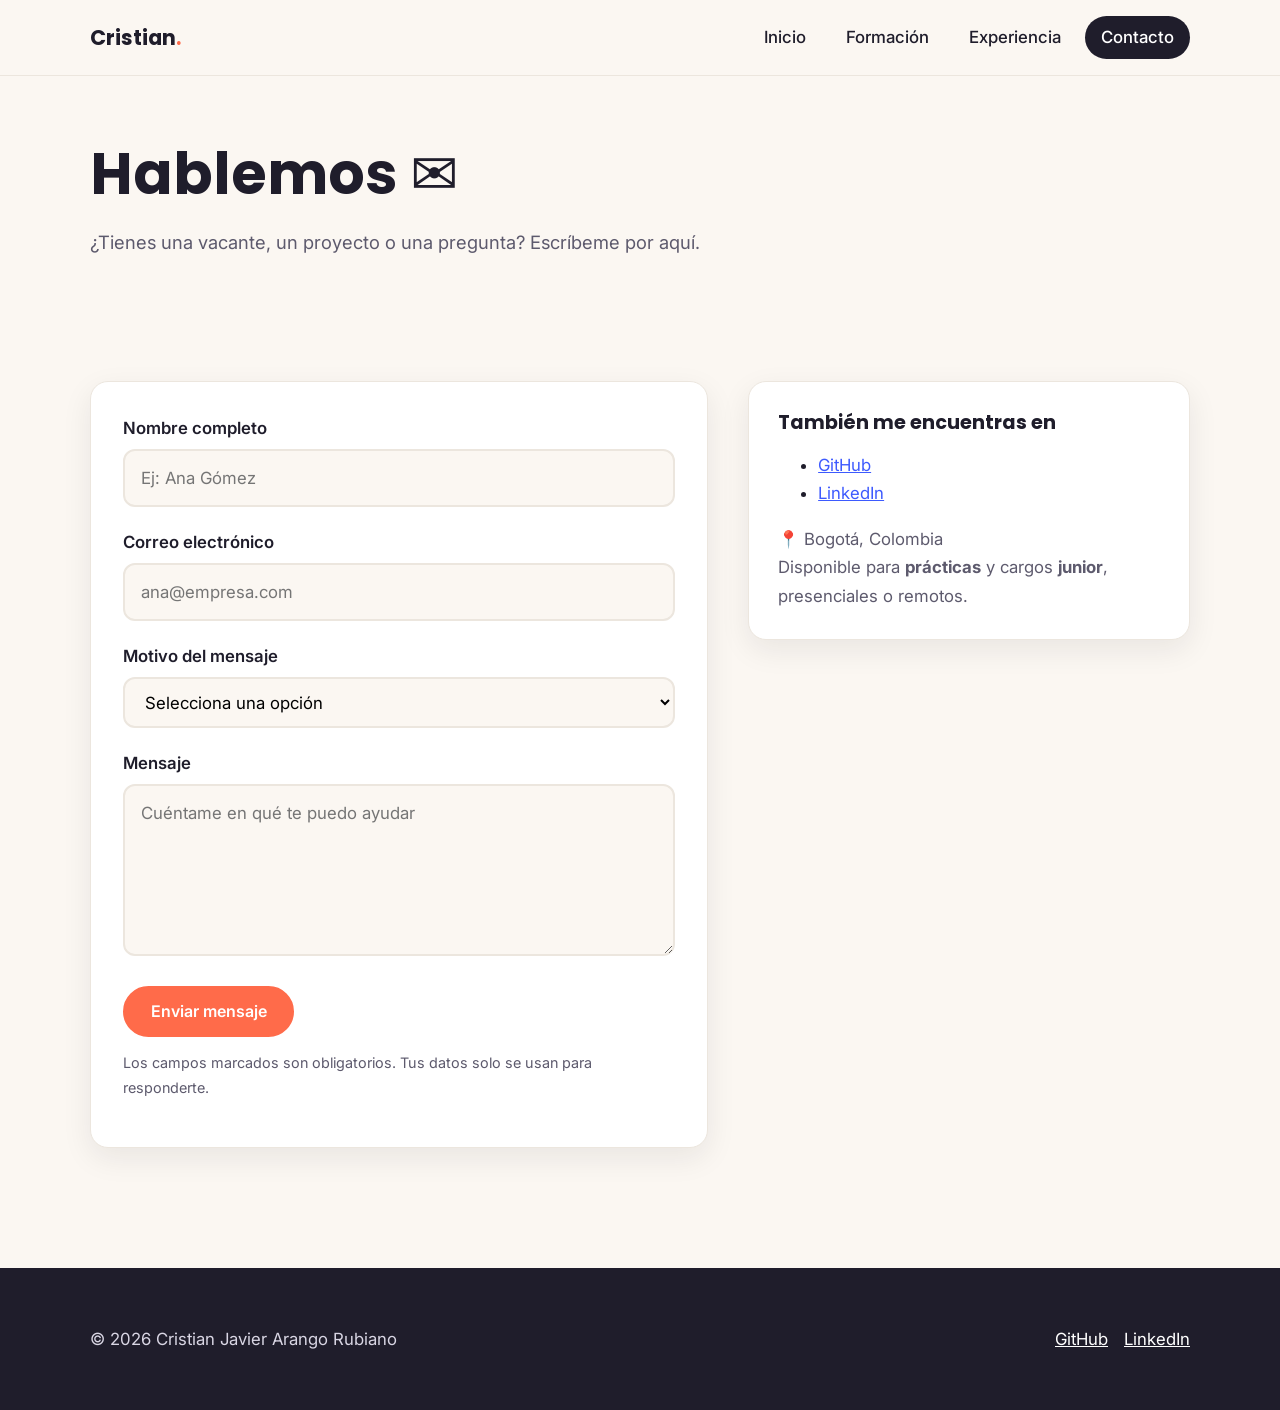
==== contacto.html @ 716a201a "Primera versión de mi hoja de vida web Actividad 4 - Introducción a los lenguajes de Internet" ====
<!DOCTYPE html>
<html lang="es">
<head>
  <meta charset="UTF-8">
  <meta name="viewport" content="width=device-width, initial-scale=1.0">
  <meta name="description" content="Formulario de contacto de Cristian Arango.">
  <title>Contacto | Cristian Arango</title>
  <link rel="icon" href="img/favicon.svg" type="image/svg+xml">
  <link rel="preconnect" href="https://fonts.googleapis.com">
  <link rel="preconnect" href="https://fonts.gstatic.com" crossorigin>
  <link href="https://fonts.googleapis.com/css2?family=Inter:wght@400;500;600&family=Poppins:wght@600;700&display=swap" rel="stylesheet">
  <link rel="stylesheet" href="css/styles.css">
</head>
<body>

  <header class="encabezado">
    <div class="contenedor encabezado__contenido">
      <a href="index.html" class="logo">Cristian<span>.</span></a>
      <nav aria-label="Menú principal">
        <button class="menu-boton" id="menu-boton" aria-label="Abrir menú" aria-expanded="false">☰</button>
        <ul class="menu" id="menu">
          <li><a href="index.html" class="menu__enlace">Inicio</a></li>
          <li><a href="formacion.html" class="menu__enlace">Formación</a></li>
          <li><a href="experiencia.html" class="menu__enlace">Experiencia</a></li>
          <li><a href="contacto.html" class="menu__enlace menu__enlace--activo">Contacto</a></li>
        </ul>
      </nav>
    </div>
  </header>

  <main>
    <section class="cabecera-pagina">
      <div class="contenedor">
        <h1>Hablemos ✉️</h1>
        <p>¿Tienes una vacante, un proyecto o una pregunta? Escríbeme por aquí.</p>
      </div>
    </section>

    <section class="seccion">
      <div class="contenedor contacto__grid">

        <!-- Formulario con GET: los datos se van a gracias.html pegados en la URL.
             Usé GET porque GitHub Pages no tiene servidor, y para POST necesitaría uno (tipo PHP) -->
        <form class="formulario" action="gracias.html" method="get">
          <div class="campo">
            <label for="nombre">Nombre completo</label>
            <input type="text" id="nombre" name="nombre" placeholder="Ej: Ana Gómez" required minlength="3">
          </div>

          <div class="campo">
            <label for="correo">Correo electrónico</label>
            <input type="email" id="correo" name="correo" placeholder="ana@empresa.com" required>
          </div>

          <div class="campo">
            <label for="motivo">Motivo del mensaje</label>
            <select id="motivo" name="motivo" required>
              <option value="">Selecciona una opción</option>
              <option value="Oferta laboral">Oferta laboral</option>
              <option value="Proyecto">Proyecto</option>
              <option value="Otro">Otro</option>
            </select>
          </div>

          <div class="campo">
            <label for="mensaje">Mensaje</label>
            <textarea id="mensaje" name="mensaje" rows="5" placeholder="Cuéntame en qué te puedo ayudar" required></textarea>
          </div>

          <button type="submit" class="boton boton--primario">Enviar mensaje</button>
          <p class="nota">Los campos marcados son obligatorios. Tus datos solo se usan para responderte.</p>
        </form>

        <aside>
          <div class="tarjeta">
            <h3 class="tarjeta__titulo">También me encuentras en</h3>
            <ul>
              <li><a href="https://github.com/CristianArango2110-bit" target="_blank" rel="noopener">GitHub</a></li>
              <li><a href="https://www.linkedin.com/in/cristian-arango-92153b2a1/" target="_blank" rel="noopener">LinkedIn</a></li>
            </ul>
            <p>📍 Bogotá, Colombia</p>
            <p>Disponible para <strong>prácticas</strong> y cargos <strong>junior</strong>, presenciales o remotos.</p>
          </div>
        </aside>

      </div>
    </section>
  </main>

  <footer class="pie">
    <div class="contenedor pie__contenido">
      <p>&copy; <span id="anio">2026</span> Cristian Javier Arango Rubiano</p>
      <ul class="pie__redes">
        <li><a href="https://github.com/CristianArango2110-bit" target="_blank" rel="noopener">GitHub</a></li>
        <li><a href="https://www.linkedin.com/in/cristian-arango-92153b2a1/" target="_blank" rel="noopener">LinkedIn</a></li>
      </ul>
    </div>
  </footer>

  <script src="js/main.js"></script>
</body>
</html>
---- css/styles.css ----
/* Estilos de mi hoja de vida - Cristian Arango
   Todas las páginas usan este mismo archivo.
   Lo dividí por partes para no perderme: variables, base, layout,
   componentes, páginas y al final lo del celular. */

/* ---------- 1. Variables ----------
   Colores y medidas en un solo lugar, así si cambio de idea con
   el naranja solo lo cambio aquí */
:root {
  --color-fondo: #fbf7f2;
  --color-superficie: #ffffff;
  --color-texto: #1f1d2b;
  --color-texto-suave: #5d5a6d;
  --color-primario: #ff6b4a;
  --color-primario-oscuro: #e04e2e;
  --color-secundario: #3d5afe;
  --color-acento: #ffd166;
  --color-borde: #ece6de;

  --fuente-titulos: "Poppins", "Segoe UI", system-ui, sans-serif;
  --fuente-texto: "Inter", "Segoe UI", system-ui, sans-serif;

  --radio: 18px;
  --sombra: 0 10px 30px rgba(31, 29, 43, 0.08);
  --ancho-max: 1100px;
}

/* ---------- 2. Base ---------- */
*,
*::before,
*::after {
  box-sizing: border-box; /* para que el padding no me agrande las cajas */
}

body {
  margin: 0;
  font-family: var(--fuente-texto);
  font-size: 1.05rem;
  line-height: 1.7;
  color: var(--color-texto);
  background-color: var(--color-fondo);
}

h1,
h2,
h3 {
  font-family: var(--fuente-titulos);
  line-height: 1.2;
  margin-top: 0;
}

img {
  max-width: 100%;
  display: block;
}

a {
  color: var(--color-secundario);
}

mark {
  background: var(--color-acento);
  padding: 0 0.25em;
  border-radius: 4px;
}

/* ---------- 3. Layout ---------- */
.contenedor {
  width: min(var(--ancho-max), 92%);
  margin-inline: auto;
}

.seccion {
  padding: 4.5rem 0;
}

.seccion__titulo {
  font-size: clamp(1.8rem, 4vw, 2.6rem);
  margin-bottom: 0.5rem;
}

.seccion__intro {
  color: var(--color-texto-suave);
  max-width: 60ch;
  margin-bottom: 2.5rem;
}

/* ---------- 4. Componentes ---------- */

/* Menú de arriba, con sticky se queda pegado cuando uno baja */
.encabezado {
  position: sticky;
  top: 0;
  z-index: 10;
  background: rgba(251, 247, 242, 0.92);
  backdrop-filter: blur(8px);
  border-bottom: 1px solid var(--color-borde);
}

.encabezado__contenido {
  display: flex;
  align-items: center;
  justify-content: space-between;
  padding: 1rem 0;
}

.logo {
  font-family: var(--fuente-titulos);
  font-weight: 700;
  font-size: 1.3rem;
  color: var(--color-texto);
  text-decoration: none;
}

.logo span {
  color: var(--color-primario);
}

.menu {
  display: flex;
  gap: 0.5rem;
  list-style: none;
  margin: 0;
  padding: 0;
}

.menu__enlace {
  display: inline-block;
  padding: 0.45rem 1rem;
  border-radius: 999px;
  color: var(--color-texto);
  text-decoration: none;
  font-weight: 500;
  transition: background-color 0.2s;
}

.menu__enlace:hover,
.menu__enlace--activo {
  background-color: var(--color-texto);
  color: #fff;
}

/* Botón ☰ - en el computador no se ve, solo en el celular */
.menu-boton {
  display: none;
  background: none;
  border: 2px solid var(--color-texto);
  border-radius: 10px;
  padding: 0.35rem 0.7rem;
  font-size: 1.2rem;
  cursor: pointer;
}

/* Botones */
.boton {
  display: inline-block;
  padding: 0.85rem 1.6rem;
  border-radius: 999px;
  font-weight: 600;
  text-decoration: none;
  border: 2px solid var(--color-texto);
  transition: transform 0.2s, box-shadow 0.2s;
  cursor: pointer;
  font-size: 1rem;
  font-family: inherit;
}

.boton:hover {
  transform: translateY(-3px);
  box-shadow: 4px 4px 0 var(--color-texto);
}

.boton--primario {
  background: var(--color-primario);
  color: #fff;
  border-color: var(--color-primario);
}

.boton--primario:hover {
  box-shadow: 4px 4px 0 var(--color-primario-oscuro);
}

.boton--secundario {
  background: transparent;
  color: var(--color-texto);
}

/* Tarjetas */
.tarjetas {
  display: grid;
  grid-template-columns: repeat(auto-fit, minmax(240px, 1fr));
  gap: 1.5rem;
}

.tarjeta {
  background: var(--color-superficie);
  border: 1px solid var(--color-borde);
  border-radius: var(--radio);
  padding: 1.8rem;
  box-shadow: var(--sombra);
  transition: transform 0.25s;
}

.tarjeta:hover {
  transform: translateY(-6px) rotate(-0.5deg);
}

.tarjeta__icono {
  width: 56px;
  height: 56px;
  margin-bottom: 1rem;
}

.tarjeta__titulo {
  font-size: 1.2rem;
  margin-bottom: 0.4rem;
}

.tarjeta p {
  margin: 0;
  color: var(--color-texto-suave);
}

/* Las etiquetitas de colores (chips), son <span> */
.chip {
  display: inline-block;
  padding: 0.2rem 0.75rem;
  margin: 0.2rem 0.2rem 0 0;
  border-radius: 999px;
  font-size: 0.85rem;
  font-weight: 600;
  background: #eef1ff;
  color: var(--color-secundario);
}

.chip--naranja {
  background: #ffece7;
  color: var(--color-primario-oscuro);
}

/* Tablas */
.tabla-contenedor {
  overflow-x: auto; /* en el celular la tabla se desliza de lado en vez de salirse */
  border-radius: var(--radio);
  box-shadow: var(--sombra);
}

.tabla {
  width: 100%;
  border-collapse: collapse;
  background: var(--color-superficie);
  min-width: 560px;
}

.tabla caption {
  caption-side: top;
  text-align: left;
  font-weight: 600;
  padding: 1rem 1.2rem;
  background: var(--color-texto);
  color: #fff;
}

.tabla th,
.tabla td {
  padding: 0.9rem 1.2rem;
  text-align: left;
  border-bottom: 1px solid var(--color-borde);
  vertical-align: top;
}

.tabla thead th {
  background: #f4efe8;
  font-family: var(--fuente-titulos);
  font-size: 0.95rem;
}

.tabla tbody tr:nth-child(even) {
  background: #fcfaf7; /* filas de por medio con otro color, se lee mejor */
}

.tabla tbody tr:hover {
  background: #fff4e6;
}

/* Línea de tiempo - la uso en formación y en experiencia */
.linea-tiempo {
  list-style: none;
  padding: 0;
  margin: 0;
  border-left: 3px solid var(--color-borde);
}

.linea-tiempo__item {
  position: relative;
  padding: 0 0 2.5rem 2rem;
}

.linea-tiempo__item::before {
  content: "";
  position: absolute;
  left: -11px;
  top: 6px;
  width: 19px;
  height: 19px;
  border-radius: 50%;
  background: var(--color-primario);
  border: 4px solid var(--color-fondo);
}

.linea-tiempo__fecha {
  font-size: 0.9rem;
  font-weight: 600;
  color: var(--color-primario-oscuro);
}

.linea-tiempo__titulo {
  font-size: 1.25rem;
  margin: 0.2rem 0;
}

.linea-tiempo__lugar {
  color: var(--color-texto-suave);
  font-style: italic;
}

/* Encabezado de páginas internas */
.cabecera-pagina {
  padding: 4rem 0 2rem;
}

.cabecera-pagina h1 {
  font-size: clamp(2.2rem, 6vw, 3.6rem);
  margin-bottom: 0.6rem;
}

.cabecera-pagina p {
  color: var(--color-texto-suave);
  font-size: 1.15rem;
  max-width: 60ch;
}

/* Pie de página */
.pie {
  background: var(--color-texto);
  color: #d9d6e4;
  padding: 2.5rem 0;
  margin-top: 3rem;
}

.pie__contenido {
  display: flex;
  flex-wrap: wrap;
  justify-content: space-between;
  gap: 1rem;
  align-items: center;
}

.pie a {
  color: #fff;
}

.pie__redes {
  display: flex;
  gap: 1rem;
  list-style: none;
  margin: 0;
  padding: 0;
}

/* ---------- 5. Páginas ---------- */

/* Inicio - la parte grande de arriba (hero) */
.hero {
  padding: 5rem 0 4rem;
}

.hero__contenido {
  display: grid;
  grid-template-columns: 1.3fr 1fr;
  gap: 3rem;
  align-items: center;
}

.hero__saludo {
  font-size: 1.2rem;
  font-weight: 600;
  color: var(--color-primario-oscuro);
}

.hero__titulo {
  font-size: clamp(2.6rem, 7vw, 4.8rem);
  margin: 0.3rem 0 1rem;
  letter-spacing: -1px;
}

.hero__titulo .resaltado {
  color: var(--color-primario);
}

.hero__texto {
  font-size: 1.2rem;
  color: var(--color-texto-suave);
  max-width: 48ch;
}

.hero__acciones {
  display: flex;
  flex-wrap: wrap;
  gap: 1rem;
  margin-top: 2rem;
}

.hero__acciones--centro {
  justify-content: center;
}

/* Mi foto con la forma amarilla detrás */
.foto-perfil {
  position: relative;
  margin: 0;
}

.foto-perfil img {
  box-shadow: 18px 18px 0 var(--color-acento); /* la forma amarilla es una sombra sin difuminar */
  border-radius: 40% 60% 55% 45% / 50% 45% 55% 50%;
  border: 4px solid var(--color-texto);
  background: #fff;
  aspect-ratio: 1 / 1;
  object-fit: cover;
  width: 100%;
}

.foto-perfil figcaption {
  text-align: center;
  margin-top: 1.5rem;
  font-size: 0.9rem;
  color: var(--color-texto-suave);
}

/* Franja de datos rápidos */
.datos-rapidos {
  display: grid;
  grid-template-columns: repeat(auto-fit, minmax(180px, 1fr));
  gap: 1rem;
  background: var(--color-texto);
  color: #fff;
  border-radius: var(--radio);
  padding: 2rem;
}

.dato__valor {
  display: block;
  font-family: var(--fuente-titulos);
  font-size: 1.6rem;
  font-weight: 700;
  color: var(--color-acento);
}

.dato__etiqueta {
  font-size: 0.95rem;
  color: #d9d6e4;
}

/* Llamado a la acción */
.llamado {
  text-align: center;
  background: var(--color-primario);
  color: #fff;
  border-radius: var(--radio);
  padding: 3.5rem 2rem;
}

.llamado h2 {
  font-size: clamp(1.8rem, 4vw, 2.5rem);
}

.llamado .boton {
  background: #fff;
  color: var(--color-texto);
  border-color: #fff;
}

/* Contacto: formulario */
.contacto__grid {
  display: grid;
  grid-template-columns: 1.4fr 1fr;
  gap: 2.5rem;
  align-items: start;
}

.formulario {
  background: var(--color-superficie);
  border: 1px solid var(--color-borde);
  border-radius: var(--radio);
  padding: 2rem;
  box-shadow: var(--sombra);
}

.campo {
  margin-bottom: 1.3rem;
}

.campo label {
  display: block;
  font-weight: 600;
  margin-bottom: 0.4rem;
}

.campo input,
.campo select,
.campo textarea {
  width: 100%;
  padding: 0.8rem 1rem;
  border: 2px solid var(--color-borde);
  border-radius: 12px;
  font: inherit;
  background: var(--color-fondo);
}

.campo input:focus,
.campo select:focus,
.campo textarea:focus {
  outline: none;
  border-color: var(--color-secundario);
}

.nota {
  font-size: 0.9rem;
  color: var(--color-texto-suave);
}

/* Página de gracias */
.gracias {
  text-align: center;
  padding: 5rem 0;
}

.gracias img {
  width: 140px;
  margin: 0 auto 1.5rem;
}

.resumen-mensaje {
  text-align: left;
  max-width: 560px;
  margin: 2rem auto;
}

/* Para esconder cosas, la uso en gracias.html */
.oculto {
  display: none;
}

/* ---------- 6. Celular y pantallas pequeñas ---------- */
@media (max-width: 800px) {
  .hero__contenido,
  .contacto__grid {
    grid-template-columns: 1fr;
  }

  .foto-perfil {
    max-width: 280px;
    margin: 0 auto;
  }

  .menu-boton {
    display: block;
  }

  /* En el celular el menú se esconde y aparece con el botón */
  .menu {
    display: none;
    position: absolute;
    top: 100%;
    left: 0;
    right: 0;
    flex-direction: column;
    background: var(--color-fondo);
    padding: 1rem 4%;
    border-bottom: 1px solid var(--color-borde);
  }

  .menu--abierto {
    display: flex;
  }

  .seccion {
    padding: 3rem 0;
  }
}
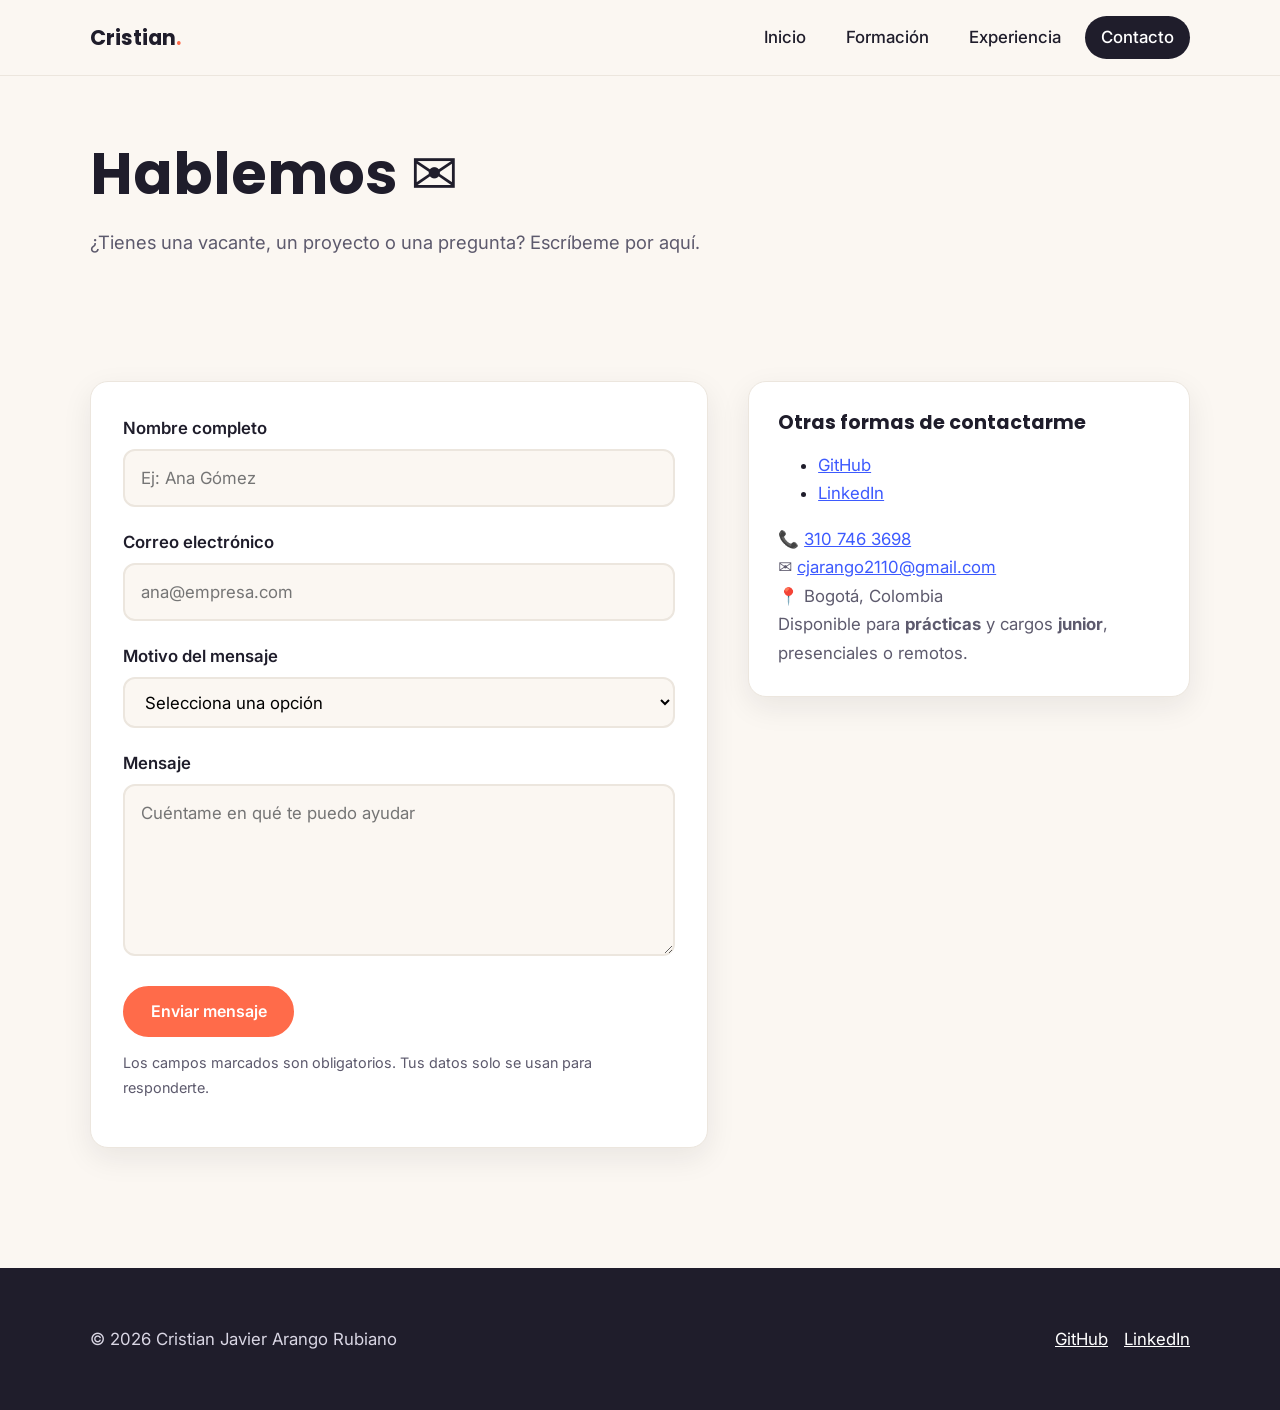
==== commit de002996: "Actualizo experiencia, formación y contacto con mi hoja de vida real" ====
--- a/contacto.html
+++ b/contacto.html
@@ -73,11 +73,13 @@
 
         <aside>
           <div class="tarjeta">
-            <h3 class="tarjeta__titulo">También me encuentras en</h3>
+            <h3 class="tarjeta__titulo">Otras formas de contactarme</h3>
             <ul>
               <li><a href="https://github.com/CristianArango2110-bit" target="_blank" rel="noopener">GitHub</a></li>
               <li><a href="https://www.linkedin.com/in/cristian-arango-92153b2a1/" target="_blank" rel="noopener">LinkedIn</a></li>
             </ul>
+            <p>📞 <a href="tel:+573107463698">310 746 3698</a></p>
+            <p>✉️ <a href="mailto:cjarango2110@gmail.com">cjarango2110@gmail.com</a></p>
             <p>📍 Bogotá, Colombia</p>
             <p>Disponible para <strong>prácticas</strong> y cargos <strong>junior</strong>, presenciales o remotos.</p>
           </div>
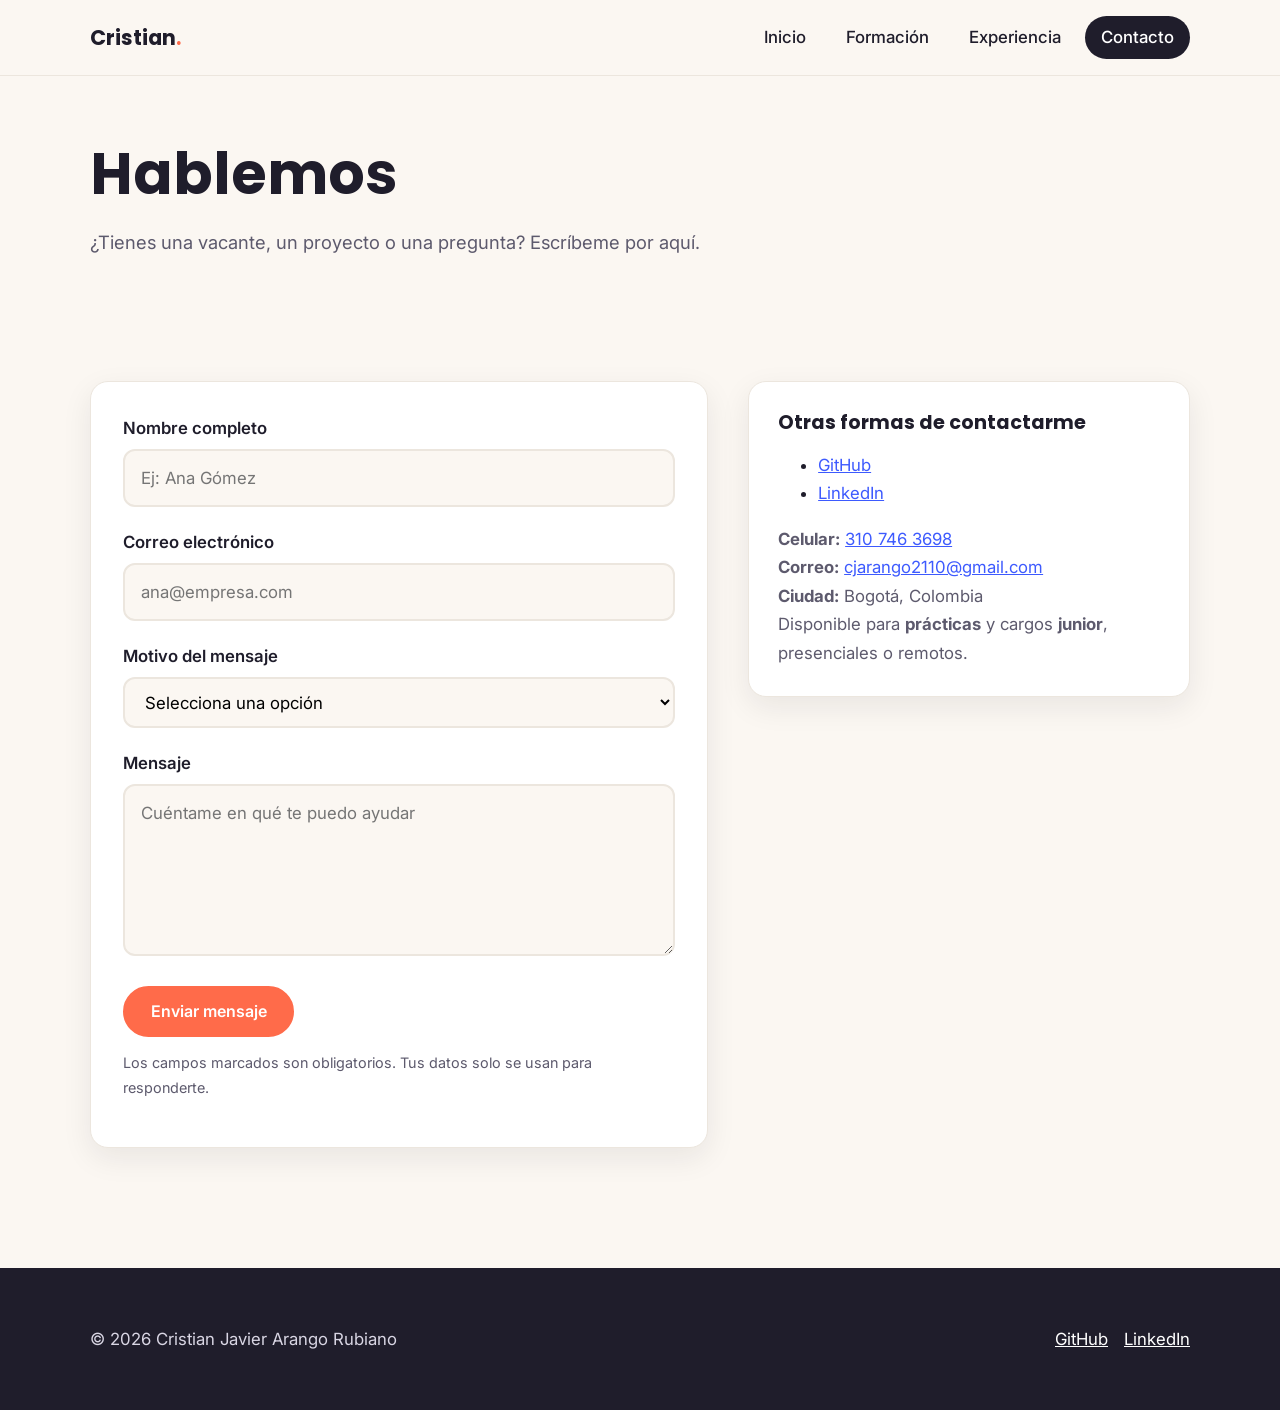
==== commit e94bdca9: "Cambio el saludo del inicio y quito los emojis" ====
--- a/contacto.html
+++ b/contacto.html
@@ -31,7 +31,7 @@
   <main>
     <section class="cabecera-pagina">
       <div class="contenedor">
-        <h1>Hablemos ✉️</h1>
+        <h1>Hablemos</h1>
         <p>¿Tienes una vacante, un proyecto o una pregunta? Escríbeme por aquí.</p>
       </div>
     </section>
@@ -78,9 +78,9 @@
               <li><a href="https://github.com/CristianArango2110-bit" target="_blank" rel="noopener">GitHub</a></li>
               <li><a href="https://www.linkedin.com/in/cristian-arango-92153b2a1/" target="_blank" rel="noopener">LinkedIn</a></li>
             </ul>
-            <p>📞 <a href="tel:+573107463698">310 746 3698</a></p>
-            <p>✉️ <a href="mailto:cjarango2110@gmail.com">cjarango2110@gmail.com</a></p>
-            <p>📍 Bogotá, Colombia</p>
+            <p><strong>Celular:</strong> <a href="tel:+573107463698">310 746 3698</a></p>
+            <p><strong>Correo:</strong> <a href="mailto:cjarango2110@gmail.com">cjarango2110@gmail.com</a></p>
+            <p><strong>Ciudad:</strong> Bogotá, Colombia</p>
             <p>Disponible para <strong>prácticas</strong> y cargos <strong>junior</strong>, presenciales o remotos.</p>
           </div>
         </aside>
--- a/css/styles.css
+++ b/css/styles.css
@@ -383,9 +383,22 @@
 }
 
 .hero__saludo {
-  font-size: 1.2rem;
+  display: flex;
+  align-items: center;
+  gap: 0.75rem;
+  font-size: 0.9rem;
   font-weight: 600;
+  text-transform: uppercase;
+  letter-spacing: 2px;
   color: var(--color-primario-oscuro);
+}
+
+/* rayita antes del texto */
+.hero__saludo::before {
+  content: "";
+  width: 32px;
+  height: 2px;
+  background: var(--color-primario);
 }
 
 .hero__titulo {
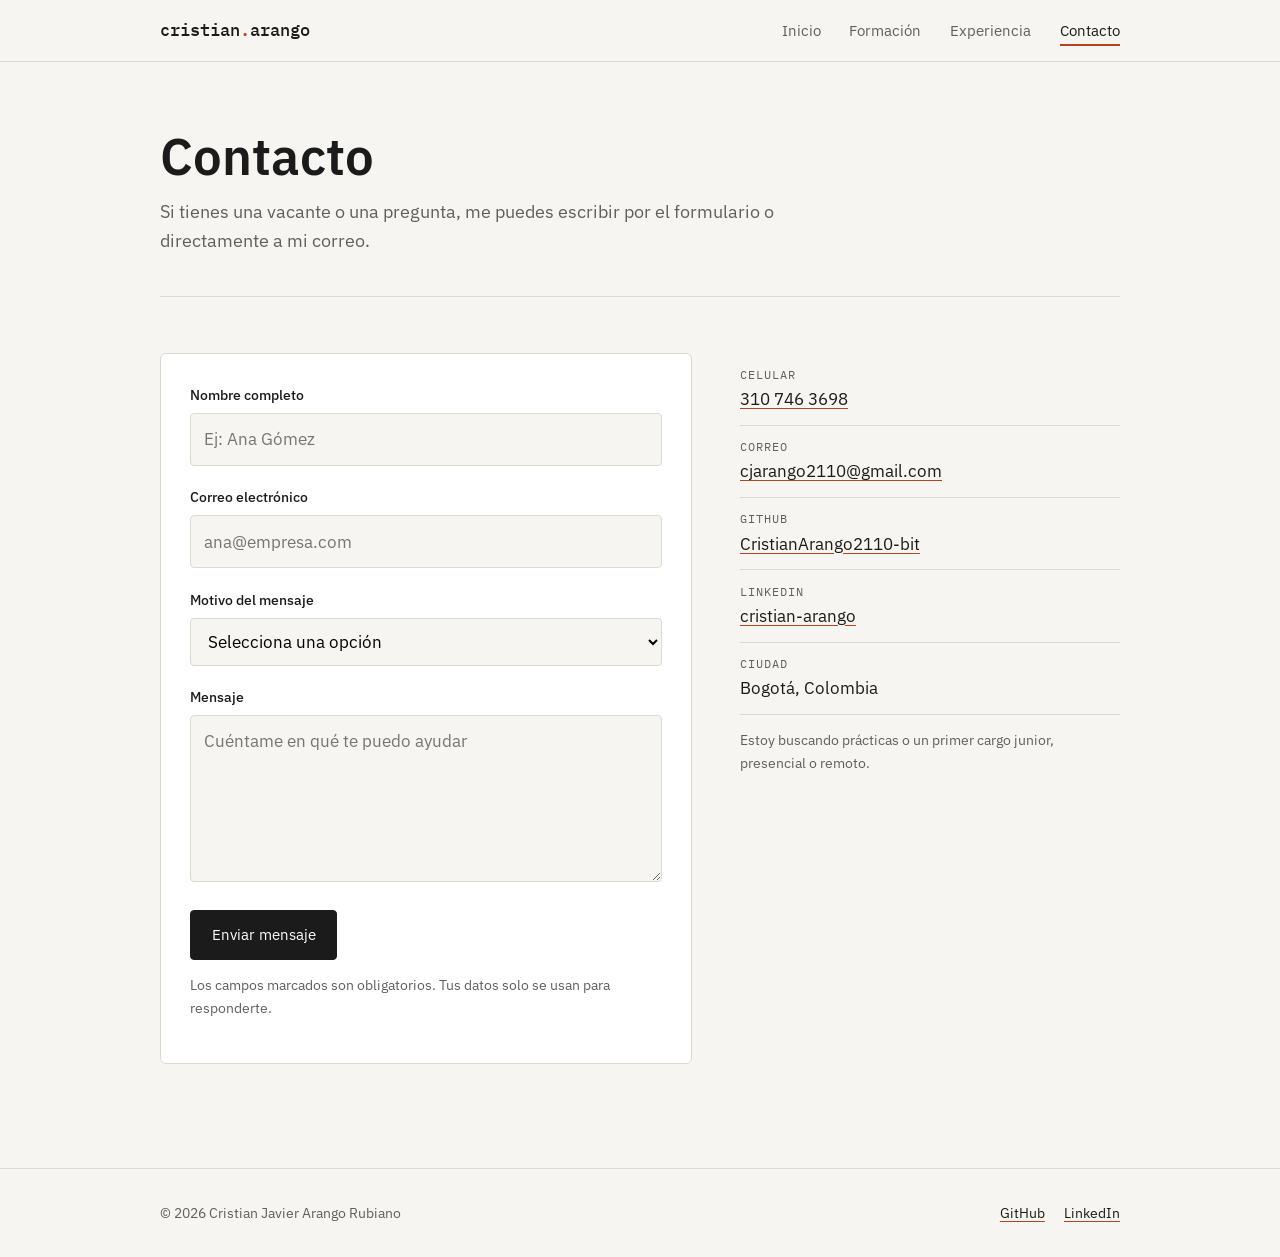
==== commit 8ce1532f: "Rediseño: estilo más sobrio, fechas en columna y textos más personales" ====
--- a/contacto.html
+++ b/contacto.html
@@ -8,14 +8,14 @@
   <link rel="icon" href="img/favicon.svg" type="image/svg+xml">
   <link rel="preconnect" href="https://fonts.googleapis.com">
   <link rel="preconnect" href="https://fonts.gstatic.com" crossorigin>
-  <link href="https://fonts.googleapis.com/css2?family=Inter:wght@400;500;600&family=Poppins:wght@600;700&display=swap" rel="stylesheet">
+  <link href="https://fonts.googleapis.com/css2?family=IBM+Plex+Mono:wght@400;500&family=IBM+Plex+Sans:wght@400;500;600&display=swap" rel="stylesheet">
   <link rel="stylesheet" href="css/styles.css">
 </head>
 <body>
 
   <header class="encabezado">
     <div class="contenedor encabezado__contenido">
-      <a href="index.html" class="logo">Cristian<span>.</span></a>
+      <a href="index.html" class="logo">cristian<span>.</span>arango</a>
       <nav aria-label="Menú principal">
         <button class="menu-boton" id="menu-boton" aria-label="Abrir menú" aria-expanded="false">☰</button>
         <ul class="menu" id="menu">
@@ -31,8 +31,8 @@
   <main>
     <section class="cabecera-pagina">
       <div class="contenedor">
-        <h1>Hablemos</h1>
-        <p>¿Tienes una vacante, un proyecto o una pregunta? Escríbeme por aquí.</p>
+        <h1>Contacto</h1>
+        <p>Si tienes una vacante o una pregunta, me puedes escribir por el formulario o directamente a mi correo.</p>
       </div>
     </section>
 
@@ -72,17 +72,14 @@
         </form>
 
         <aside>
-          <div class="tarjeta">
-            <h3 class="tarjeta__titulo">Otras formas de contactarme</h3>
-            <ul>
-              <li><a href="https://github.com/CristianArango2110-bit" target="_blank" rel="noopener">GitHub</a></li>
-              <li><a href="https://www.linkedin.com/in/cristian-arango-92153b2a1/" target="_blank" rel="noopener">LinkedIn</a></li>
-            </ul>
-            <p><strong>Celular:</strong> <a href="tel:+573107463698">310 746 3698</a></p>
-            <p><strong>Correo:</strong> <a href="mailto:cjarango2110@gmail.com">cjarango2110@gmail.com</a></p>
-            <p><strong>Ciudad:</strong> Bogotá, Colombia</p>
-            <p>Disponible para <strong>prácticas</strong> y cargos <strong>junior</strong>, presenciales o remotos.</p>
-          </div>
+          <ul class="datos-contacto">
+            <li><span>Celular</span><a href="tel:+573107463698">310 746 3698</a></li>
+            <li><span>Correo</span><a href="mailto:cjarango2110@gmail.com">cjarango2110@gmail.com</a></li>
+            <li><span>GitHub</span><a href="https://github.com/CristianArango2110-bit" target="_blank" rel="noopener">CristianArango2110-bit</a></li>
+            <li><span>LinkedIn</span><a href="https://www.linkedin.com/in/cristian-arango-92153b2a1/" target="_blank" rel="noopener">cristian-arango</a></li>
+            <li><span>Ciudad</span>Bogotá, Colombia</li>
+          </ul>
+          <p class="nota">Estoy buscando prácticas o un primer cargo junior, presencial o remoto.</p>
         </aside>
 
       </div>
--- a/css/styles.css
+++ b/css/styles.css
@@ -4,25 +4,20 @@
    componentes, páginas y al final lo del celular. */
 
 /* ---------- 1. Variables ----------
-   Colores y medidas en un solo lugar, así si cambio de idea con
-   el naranja solo lo cambio aquí */
+   Colores y medidas en un solo lugar. Dejé un solo color de acento
+   para que no se viera recargado */
 :root {
-  --color-fondo: #fbf7f2;
+  --color-fondo: #f6f5f1;
   --color-superficie: #ffffff;
-  --color-texto: #1f1d2b;
-  --color-texto-suave: #5d5a6d;
-  --color-primario: #ff6b4a;
-  --color-primario-oscuro: #e04e2e;
-  --color-secundario: #3d5afe;
-  --color-acento: #ffd166;
-  --color-borde: #ece6de;
-
-  --fuente-titulos: "Poppins", "Segoe UI", system-ui, sans-serif;
-  --fuente-texto: "Inter", "Segoe UI", system-ui, sans-serif;
-
-  --radio: 18px;
-  --sombra: 0 10px 30px rgba(31, 29, 43, 0.08);
-  --ancho-max: 1100px;
+  --color-texto: #1b1b1b;
+  --color-texto-suave: #5f5f5f;
+  --color-acento: #b4441f;
+  --color-borde: #dcd9d0;
+
+  --fuente-texto: "IBM Plex Sans", "Segoe UI", system-ui, sans-serif;
+  --fuente-mono: "IBM Plex Mono", Consolas, monospace;
+
+  --ancho-max: 960px;
 }
 
 /* ---------- 2. Base ---------- */
@@ -44,9 +39,9 @@
 h1,
 h2,
 h3 {
-  font-family: var(--fuente-titulos);
   line-height: 1.2;
   margin-top: 0;
+  font-weight: 600;
 }
 
 img {
@@ -55,34 +50,52 @@
 }
 
 a {
-  color: var(--color-secundario);
+  color: var(--color-texto);
+  text-decoration-color: var(--color-acento);
+  text-underline-offset: 3px;
+}
+
+a:hover {
+  color: var(--color-acento);
 }
 
 mark {
-  background: var(--color-acento);
-  padding: 0 0.25em;
-  border-radius: 4px;
+  background: none;
+  color: var(--color-acento);
+  font-weight: 600;
 }
 
 /* ---------- 3. Layout ---------- */
 .contenedor {
-  width: min(var(--ancho-max), 92%);
+  width: min(var(--ancho-max), 90%);
   margin-inline: auto;
 }
 
-.seccion {
-  padding: 4.5rem 0;
-}
-
+.seccion > .contenedor {
+  padding: 3.5rem 0;
+  border-top: 1px solid var(--color-borde);
+}
+
+/* la sección que va justo después de los datos rápidos no necesita otra línea */
+.seccion--sin-borde > .contenedor {
+  border-top: none;
+}
+
+/* Títulos de sección en letra de código, pequeños y en mayúscula */
 .seccion__titulo {
-  font-size: clamp(1.8rem, 4vw, 2.6rem);
-  margin-bottom: 0.5rem;
+  font-family: var(--fuente-mono);
+  font-size: 0.85rem;
+  font-weight: 500;
+  text-transform: uppercase;
+  letter-spacing: 2px;
+  color: var(--color-acento);
+  margin-bottom: 1.5rem;
 }
 
 .seccion__intro {
   color: var(--color-texto-suave);
-  max-width: 60ch;
-  margin-bottom: 2.5rem;
+  max-width: 62ch;
+  margin: 0 0 2rem;
 }
 
 /* ---------- 4. Componentes ---------- */
@@ -92,8 +105,7 @@
   position: sticky;
   top: 0;
   z-index: 10;
-  background: rgba(251, 247, 242, 0.92);
-  backdrop-filter: blur(8px);
+  background: var(--color-fondo);
   border-bottom: 1px solid var(--color-borde);
 }
 
@@ -105,247 +117,254 @@
 }
 
 .logo {
-  font-family: var(--fuente-titulos);
-  font-weight: 700;
-  font-size: 1.3rem;
+  font-family: var(--fuente-mono);
+  font-weight: 500;
   color: var(--color-texto);
   text-decoration: none;
 }
 
 .logo span {
-  color: var(--color-primario);
+  color: var(--color-acento);
 }
 
 .menu {
   display: flex;
-  gap: 0.5rem;
+  gap: 1.8rem;
   list-style: none;
   margin: 0;
   padding: 0;
 }
 
 .menu__enlace {
-  display: inline-block;
-  padding: 0.45rem 1rem;
-  border-radius: 999px;
-  color: var(--color-texto);
+  color: var(--color-texto-suave);
   text-decoration: none;
-  font-weight: 500;
-  transition: background-color 0.2s;
-}
-
-.menu__enlace:hover,
+  font-size: 0.95rem;
+  padding-bottom: 4px;
+  border-bottom: 2px solid transparent;
+}
+
+.menu__enlace:hover {
+  color: var(--color-texto);
+}
+
+/* La página donde estoy queda subrayada con el color de acento */
 .menu__enlace--activo {
-  background-color: var(--color-texto);
-  color: #fff;
+  color: var(--color-texto);
+  border-bottom-color: var(--color-acento);
 }
 
 /* Botón ☰ - en el computador no se ve, solo en el celular */
 .menu-boton {
   display: none;
   background: none;
-  border: 2px solid var(--color-texto);
-  border-radius: 10px;
-  padding: 0.35rem 0.7rem;
-  font-size: 1.2rem;
+  border: 1px solid var(--color-texto);
+  border-radius: 4px;
+  padding: 0.25rem 0.6rem;
+  font-size: 1.1rem;
   cursor: pointer;
 }
 
-/* Botones */
+/* Botones: uno oscuro y otro que es solo un enlace con flecha */
 .boton {
   display: inline-block;
-  padding: 0.85rem 1.6rem;
-  border-radius: 999px;
-  font-weight: 600;
+  padding: 0.7rem 1.3rem;
+  border: 1px solid var(--color-texto);
+  border-radius: 4px;
+  font: inherit;
+  font-size: 0.95rem;
   text-decoration: none;
-  border: 2px solid var(--color-texto);
-  transition: transform 0.2s, box-shadow 0.2s;
   cursor: pointer;
-  font-size: 1rem;
-  font-family: inherit;
-}
-
-.boton:hover {
-  transform: translateY(-3px);
-  box-shadow: 4px 4px 0 var(--color-texto);
+  background: none;
+  color: var(--color-texto);
 }
 
 .boton--primario {
-  background: var(--color-primario);
+  background: var(--color-texto);
   color: #fff;
-  border-color: var(--color-primario);
 }
 
 .boton--primario:hover {
-  box-shadow: 4px 4px 0 var(--color-primario-oscuro);
-}
-
-.boton--secundario {
-  background: transparent;
-  color: var(--color-texto);
-}
-
-/* Tarjetas */
+  background: var(--color-acento);
+  border-color: var(--color-acento);
+  color: #fff;
+}
+
+.boton--secundario:hover {
+  border-color: var(--color-acento);
+}
+
+/* Tarjetas de proyectos */
 .tarjetas {
   display: grid;
-  grid-template-columns: repeat(auto-fit, minmax(240px, 1fr));
-  gap: 1.5rem;
+  grid-template-columns: repeat(auto-fit, minmax(260px, 1fr));
+  gap: 1.25rem;
 }
 
 .tarjeta {
   background: var(--color-superficie);
   border: 1px solid var(--color-borde);
-  border-radius: var(--radio);
-  padding: 1.8rem;
-  box-shadow: var(--sombra);
-  transition: transform 0.25s;
-}
-
-.tarjeta:hover {
-  transform: translateY(-6px) rotate(-0.5deg);
-}
-
-.tarjeta__icono {
-  width: 56px;
-  height: 56px;
-  margin-bottom: 1rem;
+  border-radius: 6px;
+  padding: 1.5rem;
 }
 
 .tarjeta__titulo {
-  font-size: 1.2rem;
+  font-size: 1.1rem;
   margin-bottom: 0.4rem;
 }
 
 .tarjeta p {
-  margin: 0;
-  color: var(--color-texto-suave);
-}
-
-/* Las etiquetitas de colores (chips), son <span> */
+  margin: 0 0 0.8rem;
+  color: var(--color-texto-suave);
+}
+
+/* Etiquetas (chips): son <span> con borde y letra de código */
 .chip {
   display: inline-block;
-  padding: 0.2rem 0.75rem;
-  margin: 0.2rem 0.2rem 0 0;
-  border-radius: 999px;
-  font-size: 0.85rem;
-  font-weight: 600;
-  background: #eef1ff;
-  color: var(--color-secundario);
-}
-
-.chip--naranja {
-  background: #ffece7;
-  color: var(--color-primario-oscuro);
+  padding: 0.1rem 0.5rem;
+  margin: 0.25rem 0.25rem 0 0;
+  border: 1px solid var(--color-borde);
+  border-radius: 3px;
+  font-family: var(--fuente-mono);
+  font-size: 0.8rem;
+  color: var(--color-texto);
+  background: var(--color-superficie);
 }
 
 /* Tablas */
 .tabla-contenedor {
   overflow-x: auto; /* en el celular la tabla se desliza de lado en vez de salirse */
-  border-radius: var(--radio);
-  box-shadow: var(--sombra);
 }
 
 .tabla {
   width: 100%;
   border-collapse: collapse;
-  background: var(--color-superficie);
   min-width: 560px;
+  font-size: 0.97rem;
 }
 
 .tabla caption {
   caption-side: top;
   text-align: left;
-  font-weight: 600;
-  padding: 1rem 1.2rem;
-  background: var(--color-texto);
-  color: #fff;
+  font-family: var(--fuente-mono);
+  font-size: 0.8rem;
+  color: var(--color-texto-suave);
+  padding-bottom: 0.6rem;
 }
 
 .tabla th,
 .tabla td {
-  padding: 0.9rem 1.2rem;
+  padding: 0.75rem 0.9rem 0.75rem 0;
   text-align: left;
   border-bottom: 1px solid var(--color-borde);
   vertical-align: top;
 }
 
 .tabla thead th {
-  background: #f4efe8;
-  font-family: var(--fuente-titulos);
-  font-size: 0.95rem;
-}
-
-.tabla tbody tr:nth-child(even) {
-  background: #fcfaf7; /* filas de por medio con otro color, se lee mejor */
+  font-weight: 600;
+  border-bottom: 2px solid var(--color-texto);
 }
 
 .tabla tbody tr:hover {
-  background: #fff4e6;
-}
-
-/* Línea de tiempo - la uso en formación y en experiencia */
+  background: #efede6; /* resalta la fila donde está el mouse */
+}
+
+.tabla tfoot td {
+  border-bottom: none;
+  color: var(--color-texto-suave);
+}
+
+/* Línea de tiempo: fechas a la izquierda y lo demás a la derecha,
+   como una hoja de vida en papel. La uso en formación y experiencia */
 .linea-tiempo {
   list-style: none;
   padding: 0;
   margin: 0;
-  border-left: 3px solid var(--color-borde);
 }
 
 .linea-tiempo__item {
-  position: relative;
-  padding: 0 0 2.5rem 2rem;
-}
-
-.linea-tiempo__item::before {
-  content: "";
-  position: absolute;
-  left: -11px;
-  top: 6px;
-  width: 19px;
-  height: 19px;
-  border-radius: 50%;
-  background: var(--color-primario);
-  border: 4px solid var(--color-fondo);
+  display: grid;
+  grid-template-columns: 200px 1fr;
+  column-gap: 2rem;
+  padding: 1.5rem 0;
+  border-bottom: 1px dashed var(--color-borde);
+}
+
+.linea-tiempo__item:last-child {
+  border-bottom: none;
+}
+
+/* todo lo que no es la fecha va en la segunda columna */
+.linea-tiempo__item > * {
+  grid-column: 2;
 }
 
 .linea-tiempo__fecha {
+  grid-column: 1;
+  grid-row: 1 / span 4;
+  font-family: var(--fuente-mono);
+  font-size: 0.85rem;
+  color: var(--color-texto-suave);
+  padding-top: 0.2rem;
+}
+
+.linea-tiempo__titulo {
+  font-size: 1.15rem;
+  margin: 0;
+}
+
+.linea-tiempo__lugar {
+  color: var(--color-acento);
+  font-size: 0.95rem;
+}
+
+.linea-tiempo__item p,
+.linea-tiempo__item ul {
+  margin: 0.6rem 0 0;
+  color: var(--color-texto-suave);
+}
+
+.linea-tiempo__item ul {
+  padding-left: 1.1rem;
+}
+
+/* Encabezado de las páginas internas */
+.cabecera-pagina {
+  padding: 4rem 0 2.5rem;
+}
+
+.cabecera-pagina h1 {
+  font-size: clamp(2.2rem, 6vw, 3.2rem);
+  margin-bottom: 0.6rem;
+}
+
+.cabecera-pagina p {
+  color: var(--color-texto-suave);
+  font-size: 1.1rem;
+  max-width: 58ch;
+  margin: 0;
+}
+
+/* Enlace a la siguiente página al final de cada página */
+.siguiente {
+  padding: 2.5rem 0 1rem;
+  border-top: 1px solid var(--color-borde);
+  font-family: var(--fuente-mono);
+  font-size: 0.95rem;
+}
+
+.siguiente span {
+  display: block;
+  color: var(--color-texto-suave);
+  font-size: 0.8rem;
+}
+
+/* Footer */
+.pie {
+  border-top: 1px solid var(--color-borde);
+  padding: 2rem 0;
+  margin-top: 3rem;
   font-size: 0.9rem;
-  font-weight: 600;
-  color: var(--color-primario-oscuro);
-}
-
-.linea-tiempo__titulo {
-  font-size: 1.25rem;
-  margin: 0.2rem 0;
-}
-
-.linea-tiempo__lugar {
-  color: var(--color-texto-suave);
-  font-style: italic;
-}
-
-/* Encabezado de páginas internas */
-.cabecera-pagina {
-  padding: 4rem 0 2rem;
-}
-
-.cabecera-pagina h1 {
-  font-size: clamp(2.2rem, 6vw, 3.6rem);
-  margin-bottom: 0.6rem;
-}
-
-.cabecera-pagina p {
-  color: var(--color-texto-suave);
-  font-size: 1.15rem;
-  max-width: 60ch;
-}
-
-/* Pie de página */
-.pie {
-  background: var(--color-texto);
-  color: #d9d6e4;
-  padding: 2.5rem 0;
-  margin-top: 3rem;
+  color: var(--color-texto-suave);
 }
 
 .pie__contenido {
@@ -356,13 +375,13 @@
   align-items: center;
 }
 
-.pie a {
-  color: #fff;
+.pie p {
+  margin: 0;
 }
 
 .pie__redes {
   display: flex;
-  gap: 1rem;
+  gap: 1.2rem;
   list-style: none;
   margin: 0;
   padding: 0;
@@ -370,163 +389,179 @@
 
 /* ---------- 5. Páginas ---------- */
 
-/* Inicio - la parte grande de arriba (hero) */
+/* Inicio - la parte de arriba (hero) */
 .hero {
-  padding: 5rem 0 4rem;
+  padding: 4.5rem 0 3.5rem;
 }
 
 .hero__contenido {
   display: grid;
-  grid-template-columns: 1.3fr 1fr;
-  gap: 3rem;
-  align-items: center;
-}
-
+  grid-template-columns: 1.5fr 1fr;
+  gap: 3.5rem;
+  align-items: end;
+}
+
+/* La etiqueta de arriba con la rayita antes del texto */
 .hero__saludo {
   display: flex;
   align-items: center;
   gap: 0.75rem;
-  font-size: 0.9rem;
-  font-weight: 600;
+  font-family: var(--fuente-mono);
+  font-size: 0.85rem;
   text-transform: uppercase;
   letter-spacing: 2px;
-  color: var(--color-primario-oscuro);
-}
-
-/* rayita antes del texto */
+  color: var(--color-acento);
+  margin: 0;
+}
+
 .hero__saludo::before {
   content: "";
   width: 32px;
-  height: 2px;
-  background: var(--color-primario);
+  height: 1px;
+  background: var(--color-acento);
 }
 
 .hero__titulo {
-  font-size: clamp(2.6rem, 7vw, 4.8rem);
-  margin: 0.3rem 0 1rem;
-  letter-spacing: -1px;
+  font-size: clamp(2.6rem, 7vw, 4.4rem);
+  margin: 1rem 0 1.2rem;
+  letter-spacing: -1.5px;
+  font-weight: 600;
 }
 
 .hero__titulo .resaltado {
-  color: var(--color-primario);
+  color: var(--color-texto-suave);
+  font-weight: 400;
 }
 
 .hero__texto {
-  font-size: 1.2rem;
-  color: var(--color-texto-suave);
-  max-width: 48ch;
+  font-size: 1.15rem;
+  color: var(--color-texto-suave);
+  max-width: 50ch;
+  margin: 0;
 }
 
 .hero__acciones {
   display: flex;
   flex-wrap: wrap;
-  gap: 1rem;
+  gap: 0.8rem;
   margin-top: 2rem;
 }
 
-.hero__acciones--centro {
-  justify-content: center;
-}
-
-/* Mi foto con la forma amarilla detrás */
+/* Mi foto: rectangular con un borde delgado */
 .foto-perfil {
-  position: relative;
   margin: 0;
 }
 
 .foto-perfil img {
-  box-shadow: 18px 18px 0 var(--color-acento); /* la forma amarilla es una sombra sin difuminar */
-  border-radius: 40% 60% 55% 45% / 50% 45% 55% 50%;
-  border: 4px solid var(--color-texto);
-  background: #fff;
-  aspect-ratio: 1 / 1;
+  width: 100%;
+  aspect-ratio: 4 / 5;
   object-fit: cover;
-  width: 100%;
+  object-position: 60% 30%;
+  border: 1px solid var(--color-texto);
+  padding: 6px;
+  background: var(--color-superficie);
 }
 
 .foto-perfil figcaption {
-  text-align: center;
-  margin-top: 1.5rem;
-  font-size: 0.9rem;
-  color: var(--color-texto-suave);
-}
-
-/* Franja de datos rápidos */
+  margin-top: 0.6rem;
+  font-family: var(--fuente-mono);
+  font-size: 0.8rem;
+  color: var(--color-texto-suave);
+}
+
+/* Datos rápidos: una fila con cuatro datos separados por líneas */
 .datos-rapidos {
   display: grid;
-  grid-template-columns: repeat(auto-fit, minmax(180px, 1fr));
-  gap: 1rem;
-  background: var(--color-texto);
-  color: #fff;
-  border-radius: var(--radio);
-  padding: 2rem;
+  grid-template-columns: repeat(4, 1fr);
+  border-top: 1px solid var(--color-texto);
+  border-bottom: 1px solid var(--color-texto);
+}
+
+.dato {
+  padding: 1.1rem 1rem 1.1rem 0;
+}
+
+.dato + .dato {
+  padding-left: 1rem;
+  border-left: 1px solid var(--color-borde);
+}
+
+.dato__etiqueta {
+  display: block;
+  font-family: var(--fuente-mono);
+  font-size: 0.75rem;
+  text-transform: uppercase;
+  letter-spacing: 1px;
+  color: var(--color-texto-suave);
 }
 
 .dato__valor {
   display: block;
-  font-family: var(--fuente-titulos);
-  font-size: 1.6rem;
-  font-weight: 700;
-  color: var(--color-acento);
-}
-
-.dato__etiqueta {
-  font-size: 0.95rem;
-  color: #d9d6e4;
-}
-
-/* Llamado a la acción */
-.llamado {
-  text-align: center;
-  background: var(--color-primario);
-  color: #fff;
-  border-radius: var(--radio);
-  padding: 3.5rem 2rem;
-}
-
-.llamado h2 {
-  font-size: clamp(1.8rem, 4vw, 2.5rem);
-}
-
-.llamado .boton {
-  background: #fff;
-  color: var(--color-texto);
-  border-color: #fff;
-}
-
-/* Contacto: formulario */
+  font-weight: 600;
+  margin-top: 0.2rem;
+}
+
+/* Sobre mí: texto a la izquierda y lista de "ahora" a la derecha */
+.sobre-mi {
+  display: grid;
+  grid-template-columns: 1.4fr 1fr;
+  gap: 3rem;
+}
+
+.sobre-mi p {
+  margin: 0 0 1rem;
+}
+
+.ahora {
+  list-style: none;
+  padding: 0;
+  margin: 0;
+}
+
+.ahora li {
+  padding: 0.6rem 0;
+  border-bottom: 1px dashed var(--color-borde);
+  color: var(--color-texto-suave);
+}
+
+.ahora li strong {
+  color: var(--color-texto);
+  font-weight: 500;
+}
+
+/* Contacto */
 .contacto__grid {
   display: grid;
   grid-template-columns: 1.4fr 1fr;
-  gap: 2.5rem;
+  gap: 3rem;
   align-items: start;
 }
 
 .formulario {
   background: var(--color-superficie);
   border: 1px solid var(--color-borde);
-  border-radius: var(--radio);
-  padding: 2rem;
-  box-shadow: var(--sombra);
+  border-radius: 6px;
+  padding: 1.8rem;
 }
 
 .campo {
-  margin-bottom: 1.3rem;
+  margin-bottom: 1.2rem;
 }
 
 .campo label {
   display: block;
-  font-weight: 600;
-  margin-bottom: 0.4rem;
+  font-size: 0.9rem;
+  font-weight: 500;
+  margin-bottom: 0.35rem;
 }
 
 .campo input,
 .campo select,
 .campo textarea {
   width: 100%;
-  padding: 0.8rem 1rem;
-  border: 2px solid var(--color-borde);
-  border-radius: 12px;
+  padding: 0.7rem 0.8rem;
+  border: 1px solid var(--color-borde);
+  border-radius: 4px;
   font: inherit;
   background: var(--color-fondo);
 }
@@ -534,30 +569,53 @@
 .campo input:focus,
 .campo select:focus,
 .campo textarea:focus {
-  outline: none;
-  border-color: var(--color-secundario);
+  outline: 2px solid var(--color-acento);
+  outline-offset: 1px;
+  border-color: transparent;
 }
 
 .nota {
-  font-size: 0.9rem;
+  font-size: 0.85rem;
+  color: var(--color-texto-suave);
+}
+
+.datos-contacto {
+  list-style: none;
+  padding: 0;
+  margin: 0;
+}
+
+.datos-contacto li {
+  padding: 0.7rem 0;
+  border-bottom: 1px solid var(--color-borde);
+}
+
+.datos-contacto span {
+  display: block;
+  font-family: var(--fuente-mono);
+  font-size: 0.75rem;
+  text-transform: uppercase;
+  letter-spacing: 1px;
   color: var(--color-texto-suave);
 }
 
 /* Página de gracias */
 .gracias {
-  text-align: center;
-  padding: 5rem 0;
+  padding: 4.5rem 0;
 }
 
 .gracias img {
-  width: 140px;
-  margin: 0 auto 1.5rem;
+  width: 56px;
+  margin-bottom: 1.5rem;
 }
 
 .resumen-mensaje {
-  text-align: left;
   max-width: 560px;
-  margin: 2rem auto;
+  margin: 2rem 0;
+}
+
+.resumen-mensaje p {
+  margin: 0.3rem 0;
 }
 
 /* Para esconder cosas, la uso en gracias.html */
@@ -568,13 +626,39 @@
 /* ---------- 6. Celular y pantallas pequeñas ---------- */
 @media (max-width: 800px) {
   .hero__contenido,
-  .contacto__grid {
+  .contacto__grid,
+  .sobre-mi {
     grid-template-columns: 1fr;
   }
 
   .foto-perfil {
-    max-width: 280px;
-    margin: 0 auto;
+    max-width: 260px;
+  }
+
+  .datos-rapidos {
+    grid-template-columns: 1fr 1fr;
+  }
+
+  .dato:nth-child(3) {
+    padding-left: 0;
+    border-left: none;
+  }
+
+  .dato:nth-child(n + 3) {
+    border-top: 1px solid var(--color-borde);
+  }
+
+  /* en el celular la fecha va arriba en vez de al lado */
+  .linea-tiempo__item {
+    grid-template-columns: 1fr;
+  }
+
+  .linea-tiempo__fecha {
+    grid-row: auto;
+  }
+
+  .linea-tiempo__item > * {
+    grid-column: 1;
   }
 
   .menu-boton {
@@ -589,16 +673,22 @@
     left: 0;
     right: 0;
     flex-direction: column;
+    gap: 0;
     background: var(--color-fondo);
-    padding: 1rem 4%;
+    padding: 0.5rem 5%;
     border-bottom: 1px solid var(--color-borde);
+  }
+
+  .menu__enlace {
+    display: block;
+    padding: 0.7rem 0;
   }
 
   .menu--abierto {
     display: flex;
   }
 
-  .seccion {
-    padding: 3rem 0;
-  }
-}
+  .seccion > .contenedor {
+    padding: 2.5rem 0;
+  }
+}
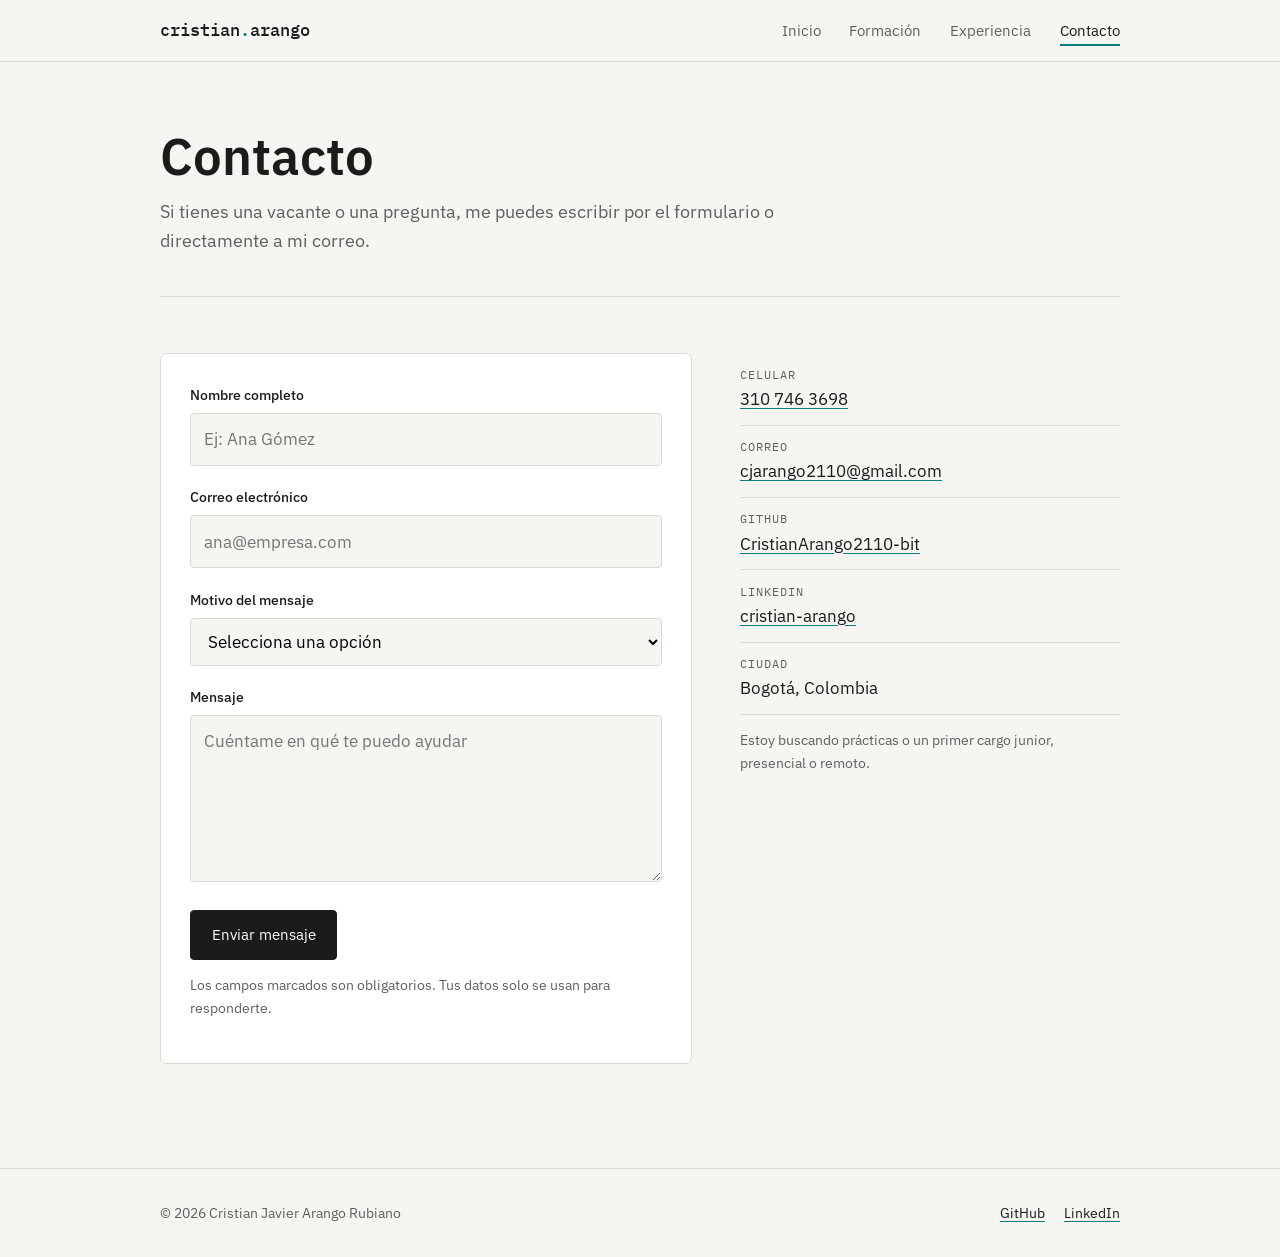
==== commit 8fc9fd89: "Agrego versión a la foto y al CSS para evitar la caché" ====
--- a/contacto.html
+++ b/contacto.html
@@ -9,7 +9,7 @@
   <link rel="preconnect" href="https://fonts.googleapis.com">
   <link rel="preconnect" href="https://fonts.gstatic.com" crossorigin>
   <link href="https://fonts.googleapis.com/css2?family=IBM+Plex+Mono:wght@400;500&family=IBM+Plex+Sans:wght@400;500;600&display=swap" rel="stylesheet">
-  <link rel="stylesheet" href="css/styles.css">
+  <link rel="stylesheet" href="css/styles.css?v=2">
 </head>
 <body>
 
--- a/css/styles.css
+++ b/css/styles.css
@@ -11,7 +11,7 @@
   --color-superficie: #ffffff;
   --color-texto: #1b1b1b;
   --color-texto-suave: #5f5f5f;
-  --color-acento: #b4441f;
+  --color-acento: #0b7f7b;
   --color-borde: #dcd9d0;
 
   --fuente-texto: "IBM Plex Sans", "Segoe UI", system-ui, sans-serif;
@@ -396,7 +396,7 @@
 
 .hero__contenido {
   display: grid;
-  grid-template-columns: 1.5fr 1fr;
+  grid-template-columns: 1fr 1.5fr;
   gap: 3.5rem;
   align-items: end;
 }
@@ -447,16 +447,20 @@
   margin-top: 2rem;
 }
 
-/* Mi foto: rectangular con un borde delgado */
+/* Mi foto: rectangular con un borde delgado.
+   Con order: -1 sale primero aunque en el HTML esté después del texto:
+   en el computador queda a la izquierda mirando hacia mi nombre,
+   y en el celular queda arriba */
 .foto-perfil {
   margin: 0;
+  order: -1;
 }
 
 .foto-perfil img {
   width: 100%;
   aspect-ratio: 4 / 5;
   object-fit: cover;
-  object-position: 60% 30%;
+  object-position: 40% 30%;
   border: 1px solid var(--color-texto);
   padding: 6px;
   background: var(--color-superficie);
@@ -631,8 +635,12 @@
     grid-template-columns: 1fr;
   }
 
+  .hero__contenido {
+    gap: 2rem;
+  }
+
   .foto-perfil {
-    max-width: 260px;
+    max-width: 200px;
   }
 
   .datos-rapidos {
